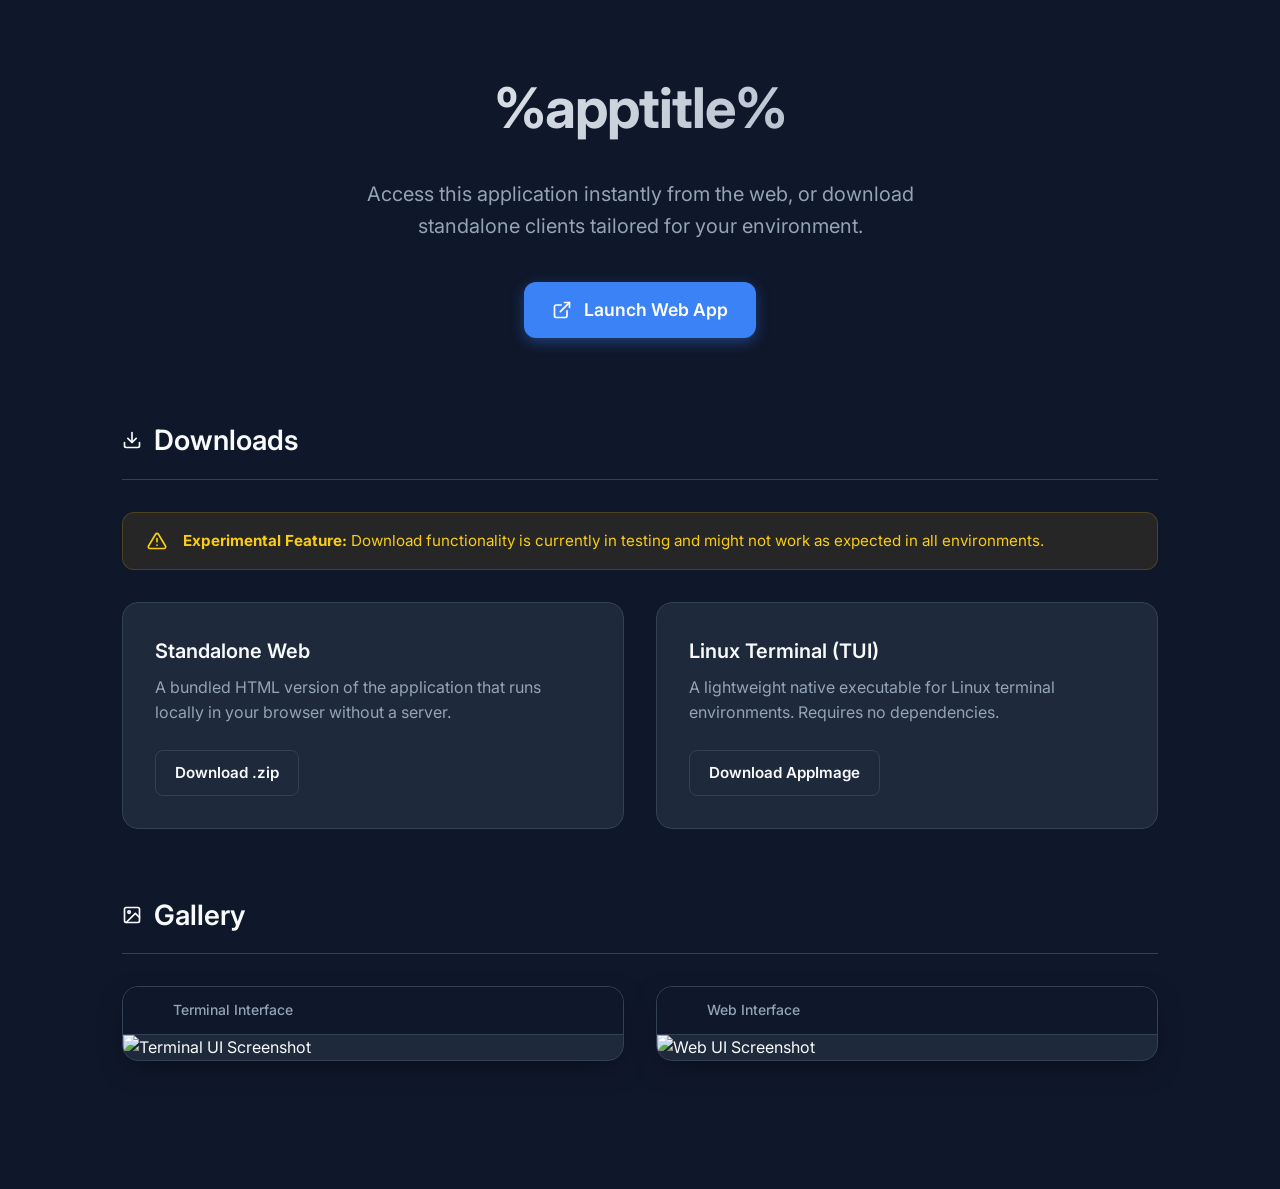
==== src/platform/landing.html @ 67764b29 "publish" ====
<!DOCTYPE html>
<html lang="en">
<head>
    <meta charset="UTF-8">
    <meta name="viewport" content="width=device-width, initial-scale=1.0">
    <title>%apptitle%</title>
    <link href="https://fonts.googleapis.com/css2?family=Inter:wght@400;500;600;700&display=swap" rel="stylesheet">
    <style>
        :root {
            --bg: #0f172a;
            --surface: #1e293b;
            --surface-hover: #334155;
            --primary: #3b82f6;
            --primary-hover: #2563eb;
            --text: #f8fafc;
            --text-muted: #94a3b8;
            --border: #334155;
            --warning-bg: rgba(234, 179, 8, 0.1);
            --warning-text: #facc15;
            --warning-border: rgba(234, 179, 8, 0.2);
        }

        * {
            box-sizing: border-box;
            margin: 0;
            padding: 0;
        }

        body {
            font-family: 'Inter', system-ui, -apple-system, sans-serif;
            background-color: var(--bg);
            color: var(--text);
            line-height: 1.6;
            -webkit-font-smoothing: antialiased;
        }

        .container {
            max-width: 1100px;
            margin: 0 auto;
            padding: 4rem 2rem;
        }

        /* --- Hero Section --- */
        .hero {
            text-align: center;
            margin-bottom: 5rem;
        }

        .hero h1 {
            font-size: 3.5rem;
            font-weight: 700;
            letter-spacing: -0.02em;
            background: linear-gradient(135deg, #fff 0%, #94a3b8 100%);
            -webkit-background-clip: text;
            -webkit-text-fill-color: transparent;
            margin-bottom: 1.5rem;
        }

        .hero p {
            font-size: 1.25rem;
            color: var(--text-muted);
            margin-bottom: 2.5rem;
            max-width: 600px;
            margin-inline: auto;
        }

        .btn {
            display: inline-flex;
            align-items: center;
            gap: 0.75rem;
            padding: 0.875rem 1.75rem;
            border-radius: 0.75rem;
            font-weight: 600;
            text-decoration: none;
            transition: all 0.2s ease;
            font-size: 1.1rem;
        }

        .btn-primary {
            background-color: var(--primary);
            color: white;
            box-shadow: 0 4px 14px 0 rgba(59, 130, 246, 0.39);
        }

        .btn-primary:hover {
            background-color: var(--primary-hover);
            transform: translateY(-2px);
            box-shadow: 0 6px 20px rgba(59, 130, 246, 0.4);
        }

        /* --- Layout Grids --- */
        .section-title {
            font-size: 1.75rem;
            font-weight: 600;
            margin-bottom: 2rem;
            display: flex;
            align-items: center;
            gap: 0.75rem;
            border-bottom: 1px solid var(--border);
            padding-bottom: 1rem;
        }

        .grid {
            display: grid;
            gap: 2rem;
            margin-bottom: 4rem;
        }

        .grid-2 { grid-template-columns: repeat(auto-fit, minmax(300px, 1fr)); }

        /* --- Cards --- */
        .card {
            background-color: var(--surface);
            border: 1px solid var(--border);
            border-radius: 1rem;
            padding: 2rem;
            transition: transform 0.2s, border-color 0.2s;
            display: flex;
            flex-direction: column;
            align-items: flex-start;
        }

        .card:hover {
            border-color: var(--primary);
            transform: translateY(-4px);
        }

        .card-title {
            font-size: 1.25rem;
            font-weight: 600;
            margin-bottom: 0.5rem;
        }

        .card-text {
            color: var(--text-muted);
            margin-bottom: 1.5rem;
            flex-grow: 1;
        }

        .btn-secondary {
            background-color: transparent;
            color: var(--text);
            border: 1px solid var(--border);
            padding: 0.6rem 1.2rem;
            font-size: 0.95rem;
            border-radius: 0.5rem;
        }

        .btn-secondary:hover {
            background-color: var(--surface-hover);
            border-color: var(--text-muted);
        }

        /* --- Warnings --- */
        .warning-banner {
            background-color: var(--warning-bg);
            color: var(--warning-text);
            border: 1px solid var(--warning-border);
            padding: 1rem 1.5rem;
            border-radius: 0.75rem;
            display: flex;
            align-items: center;
            gap: 1rem;
            margin-bottom: 2rem;
            font-size: 0.95rem;
        }

        /* --- Screenshots --- */
        .screenshot-container {
            background: var(--surface);
            border: 1px solid var(--border);
            border-radius: 1rem;
            overflow: hidden;
            box-shadow: 0 10px 30px -10px rgba(0,0,0,0.5);
        }

        .screenshot-header {
            background: #0f172a;
            padding: 0.75rem 1rem;
            font-size: 0.875rem;
            color: var(--text-muted);
            font-weight: 500;
            border-bottom: 1px solid var(--border);
            display: flex;
            align-items: center;
            gap: 0.5rem;
        }

        .screenshot-header::before {
            content: '';
            display: inline-block;
            width: 10px;
            height: 10px;
            border-radius: 50%;

            margin-right: 1rem;
        }

        .screenshot-container img {
            display: block;
            width: 100%;
            height: auto;
            object-fit: cover;
            transition: transform 0.3s ease;
        }
        
        .screenshot-container:hover img {
            transform: scale(1.02);
        }
        .screenshot-img-wrapper {
            overflow: hidden;
        }

        /* Icons */
        svg { width: 1.25rem; height: 1.25rem; fill: none; stroke: currentColor; stroke-width: 2; stroke-linecap: round; stroke-linejoin: round; }
    </style>
</head>
<body>

    <div class="container">
        
        <!-- Hero Section -->
        <header class="hero">
            <h1>%apptitle%</h1>
            <p>Access this application instantly from the web, or download standalone clients tailored for your environment.</p>
            <a href="./app" class="btn btn-primary">
                <svg viewBox="0 0 24 24"><path d="M18 13v6a2 2 0 0 1-2 2H5a2 2 0 0 1-2-2V8a2 2 0 0 1 2-2h6"></path><polyline points="15 3 21 3 21 9"></polyline><line x1="10" y1="14" x2="21" y2="3"></line></svg>
                Launch Web App
            </a>
        </header>

        <!-- Downloads Section -->
        <section>
            <h2 class="section-title">
                <svg viewBox="0 0 24 24"><path d="M21 15v4a2 2 0 0 1-2 2H5a2 2 0 0 1-2-2v-4"></path><polyline points="7 10 12 15 17 10"></polyline><line x1="12" y1="15" x2="12" y2="3"></line></svg>
                Downloads
            </h2>

            <div class="warning-banner">
                <svg viewBox="0 0 24 24"><path d="M10.29 3.86L1.82 18a2 2 0 0 0 1.71 3h16.94a2 2 0 0 0 1.71-3L13.71 3.86a2 2 0 0 0-3.42 0z"></path><line x1="12" y1="9" x2="12" y2="13"></line><line x1="12" y1="17" x2="12.01" y2="17"></line></svg>
                <div>
                    <strong>Experimental Feature:</strong> 
                    Download functionality is currently in testing and might not work as expected in all environments.
                </div>
            </div>

            <div class="grid grid-2">
                <div class="card">
                    <h3 class="card-title">Standalone Web</h3>
                    <p class="card-text">A bundled HTML version of the application that runs locally in your browser without a server.</p>
                    <a href="./download/%appname%.zip" class="btn btn-secondary">
                        Download .zip
                    </a>
                </div>

                <div class="card">
                    <h3 class="card-title">Linux Terminal (TUI)</h3>
                    <p class="card-text">A lightweight native executable for Linux terminal environments. Requires no dependencies.</p>
                    <a href="./download/%appname%.AppImage" class="btn btn-secondary">
                        Download AppImage
                    </a>
                </div>
            </div>
        </section>

        <!-- Screenshots Section -->
        <section>
            <h2 class="section-title">
                <svg viewBox="0 0 24 24"><rect x="3" y="3" width="18" height="18" rx="2" ry="2"></rect><circle cx="8.5" cy="8.5" r="1.5"></circle><polyline points="21 15 16 10 5 21"></polyline></svg>
                Gallery
            </h2>

            <div class="grid grid-2">
                <!-- TUI Screenshot -->
                <div class="screenshot-container">
                    <div class="screenshot-header">Terminal Interface</div>
                    <div class="screenshot-img-wrapper">
                        <img src="./download/%appname%-tui.png" alt="Terminal UI Screenshot">
                    </div>
                </div>

                <!-- Web Screenshot -->
                <div class="screenshot-container">
                    <div class="screenshot-header">Web Interface</div>
                    <div class="screenshot-img-wrapper">
                        <img src="./download/%appname%-web.png" alt="Web UI Screenshot">
                    </div>
                </div>
            </div>
        </section>

    </div>

</body>
</html>
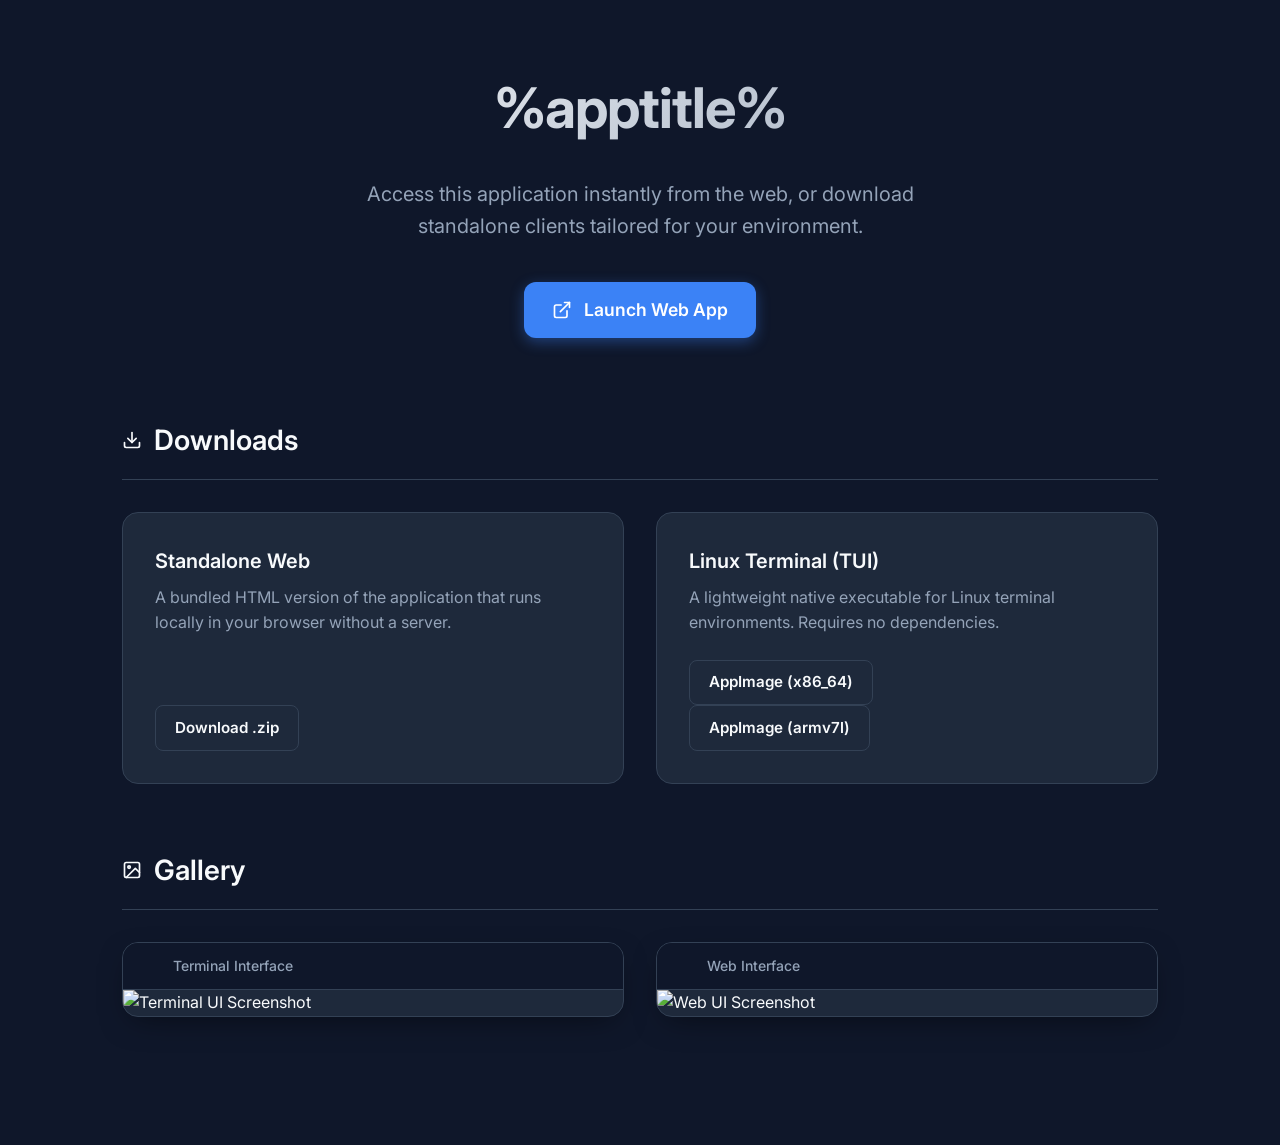
==== commit 1bd6cfd4: "improve pubilshing" ====
--- a/src/platform/landing.html
+++ b/src/platform/landing.html
@@ -1,5 +1,6 @@
 <!DOCTYPE html>
 <html lang="en">
+
 <head>
     <meta charset="UTF-8">
     <meta name="viewport" content="width=device-width, initial-scale=1.0">
@@ -106,7 +107,9 @@
             margin-bottom: 4rem;
         }
 
-        .grid-2 { grid-template-columns: repeat(auto-fit, minmax(300px, 1fr)); }
+        .grid-2 {
+            grid-template-columns: repeat(auto-fit, minmax(300px, 1fr));
+        }
 
         /* --- Cards --- */
         .card {
@@ -171,7 +174,7 @@
             border: 1px solid var(--border);
             border-radius: 1rem;
             overflow: hidden;
-            box-shadow: 0 10px 30px -10px rgba(0,0,0,0.5);
+            box-shadow: 0 10px 30px -10px rgba(0, 0, 0, 0.5);
         }
 
         .screenshot-header {
@@ -203,28 +206,43 @@
             object-fit: cover;
             transition: transform 0.3s ease;
         }
-        
+
         .screenshot-container:hover img {
             transform: scale(1.02);
         }
+
         .screenshot-img-wrapper {
             overflow: hidden;
         }
 
         /* Icons */
-        svg { width: 1.25rem; height: 1.25rem; fill: none; stroke: currentColor; stroke-width: 2; stroke-linecap: round; stroke-linejoin: round; }
+        svg {
+            width: 1.25rem;
+            height: 1.25rem;
+            fill: none;
+            stroke: currentColor;
+            stroke-width: 2;
+            stroke-linecap: round;
+            stroke-linejoin: round;
+        }
     </style>
 </head>
+
 <body>
 
     <div class="container">
-        
+
         <!-- Hero Section -->
         <header class="hero">
             <h1>%apptitle%</h1>
-            <p>Access this application instantly from the web, or download standalone clients tailored for your environment.</p>
+            <p>Access this application instantly from the web, or download standalone clients tailored for your
+                environment.</p>
             <a href="./app" class="btn btn-primary">
-                <svg viewBox="0 0 24 24"><path d="M18 13v6a2 2 0 0 1-2 2H5a2 2 0 0 1-2-2V8a2 2 0 0 1 2-2h6"></path><polyline points="15 3 21 3 21 9"></polyline><line x1="10" y1="14" x2="21" y2="3"></line></svg>
+                <svg viewBox="0 0 24 24">
+                    <path d="M18 13v6a2 2 0 0 1-2 2H5a2 2 0 0 1-2-2V8a2 2 0 0 1 2-2h6"></path>
+                    <polyline points="15 3 21 3 21 9"></polyline>
+                    <line x1="10" y1="14" x2="21" y2="3"></line>
+                </svg>
                 Launch Web App
             </a>
         </header>
@@ -232,33 +250,57 @@
         <!-- Downloads Section -->
         <section>
             <h2 class="section-title">
-                <svg viewBox="0 0 24 24"><path d="M21 15v4a2 2 0 0 1-2 2H5a2 2 0 0 1-2-2v-4"></path><polyline points="7 10 12 15 17 10"></polyline><line x1="12" y1="15" x2="12" y2="3"></line></svg>
+                <svg viewBox="0 0 24 24">
+                    <path d="M21 15v4a2 2 0 0 1-2 2H5a2 2 0 0 1-2-2v-4"></path>
+                    <polyline points="7 10 12 15 17 10"></polyline>
+                    <line x1="12" y1="15" x2="12" y2="3"></line>
+                </svg>
                 Downloads
             </h2>
-
-            <div class="warning-banner">
-                <svg viewBox="0 0 24 24"><path d="M10.29 3.86L1.82 18a2 2 0 0 0 1.71 3h16.94a2 2 0 0 0 1.71-3L13.71 3.86a2 2 0 0 0-3.42 0z"></path><line x1="12" y1="9" x2="12" y2="13"></line><line x1="12" y1="17" x2="12.01" y2="17"></line></svg>
-                <div>
-                    <strong>Experimental Feature:</strong> 
-                    Download functionality is currently in testing and might not work as expected in all environments.
-                </div>
-            </div>
 
             <div class="grid grid-2">
                 <div class="card">
                     <h3 class="card-title">Standalone Web</h3>
-                    <p class="card-text">A bundled HTML version of the application that runs locally in your browser without a server.</p>
+                    <p class="card-text">A bundled HTML version of the application that runs locally in your browser
+                        without a server.</p>
                     <a href="./download/%appname%.zip" class="btn btn-secondary">
                         Download .zip
                     </a>
                 </div>
+                <!-- <div class="card">
+                    <h3 class="card-title">Windows TUI</h3>
+                    <p class="card-text">Windows version of the tui</p>
+                    <a href="./download/%appname%-tui-mingwW64.exe" class="btn btn-secondary">
+                        Download (64-bit)
+                    </a>
+                    <a href="./download/%appname%-tui-mingwW32.exe" class="btn btn-secondary">
+                        Download (32-bit)
+                    </a>
+                </div> -->
+
 
                 <div class="card">
                     <h3 class="card-title">Linux Terminal (TUI)</h3>
-                    <p class="card-text">A lightweight native executable for Linux terminal environments. Requires no dependencies.</p>
-                    <a href="./download/%appname%.AppImage" class="btn btn-secondary">
-                        Download AppImage
-                    </a>
+                    <p class="card-text">A lightweight native executable for Linux terminal environments. Requires no
+                        dependencies.</p>
+                    <a href="./download/%appname%-tui-gnu64.AppImage" class="btn btn-secondary">
+                        AppImage (x86_64)
+                    </a>
+                    <a href="./download/%appname%-tui-armv7l-hf-multiplatform.AppImage" class="btn btn-secondary">
+                        AppImage (armv7l)
+                    </a>
+                  <!--   <a href="./download/%appname%-tui-gnu32.AppImage" class="btn btn-secondary">
+                        AppImage (i686)
+                    </a>
+                    <a href="./download/%appname%-tui-aarch64-multiplatform.AppImage" class="btn btn-secondary">
+                        AppImage (aarch64)
+                    </a>
+                    <a href="./download/%appname%-tui-riscv64.AppImage" class="btn btn-secondary">
+                        AppImage (riscv64)
+                    </a>
+                    <a href="./download/%appname%-tui-ppc64.AppImage" class="btn btn-secondary">
+                        AppImage (ppc64)
+                    </a> -->
                 </div>
             </div>
         </section>
@@ -266,7 +308,11 @@
         <!-- Screenshots Section -->
         <section>
             <h2 class="section-title">
-                <svg viewBox="0 0 24 24"><rect x="3" y="3" width="18" height="18" rx="2" ry="2"></rect><circle cx="8.5" cy="8.5" r="1.5"></circle><polyline points="21 15 16 10 5 21"></polyline></svg>
+                <svg viewBox="0 0 24 24">
+                    <rect x="3" y="3" width="18" height="18" rx="2" ry="2"></rect>
+                    <circle cx="8.5" cy="8.5" r="1.5"></circle>
+                    <polyline points="21 15 16 10 5 21"></polyline>
+                </svg>
                 Gallery
             </h2>
 
@@ -292,4 +338,5 @@
     </div>
 
 </body>
+
 </html>
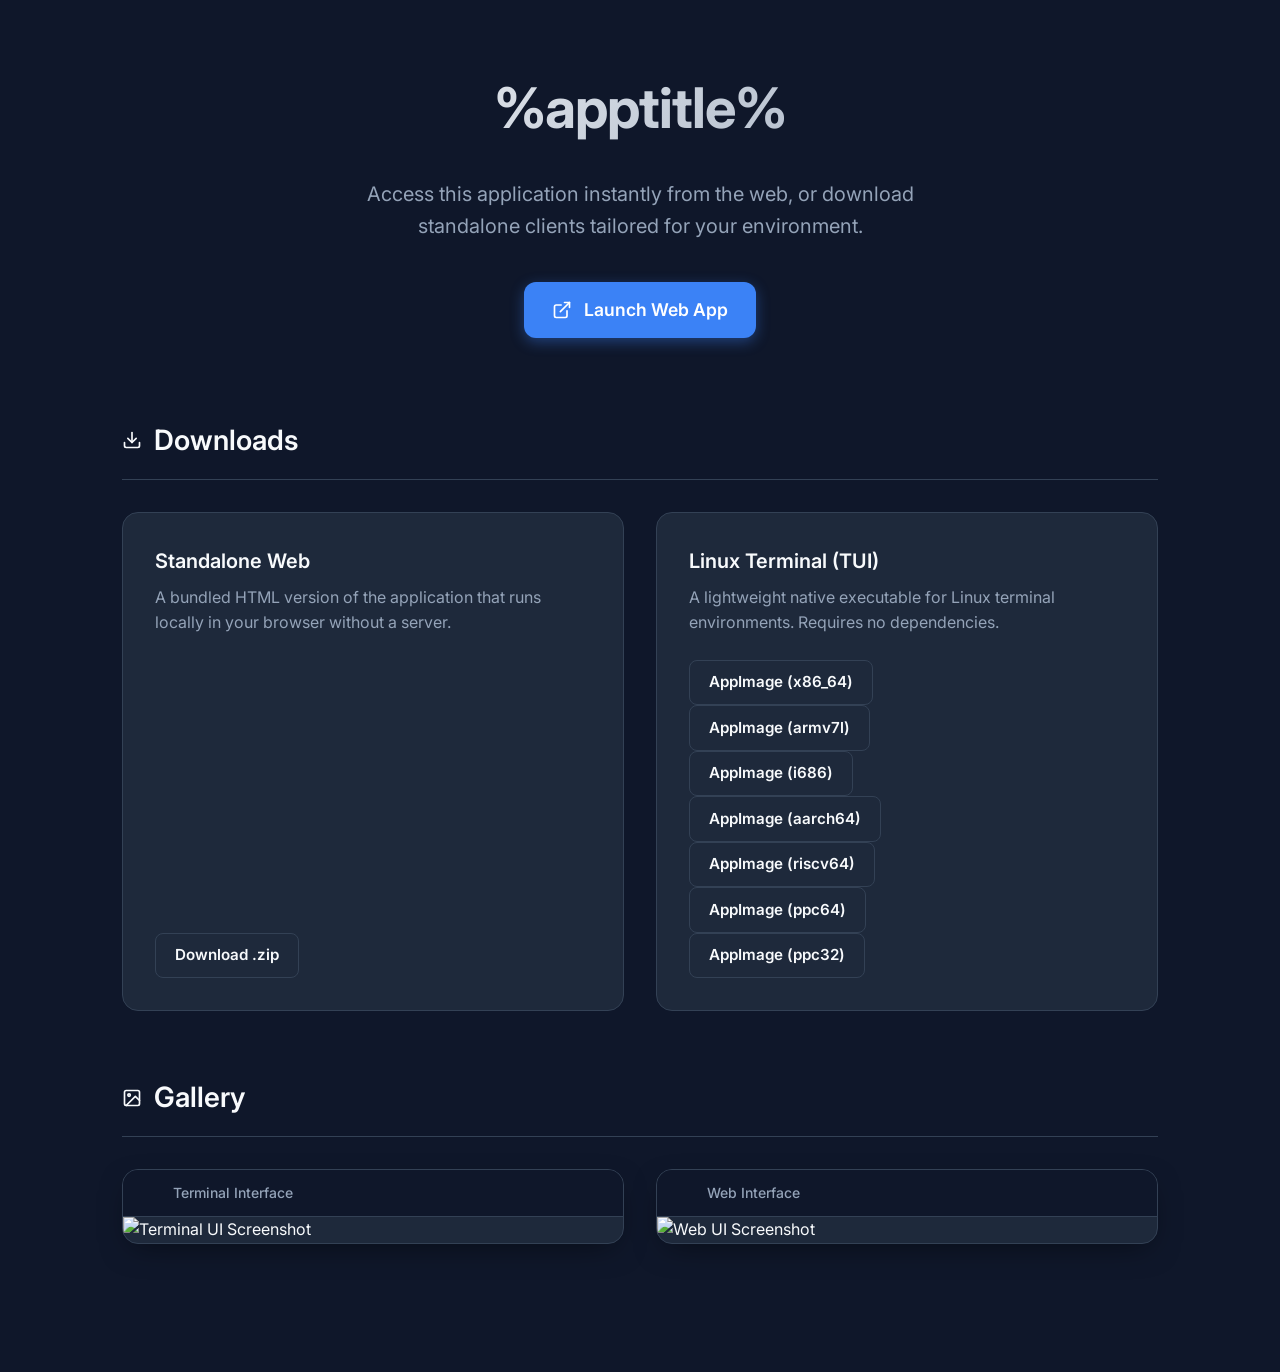
==== commit dac79852: "crosscompiling just for fun" ====
--- a/src/platform/landing.html
+++ b/src/platform/landing.html
@@ -289,7 +289,7 @@
                     <a href="./download/%appname%-tui-armv7l-hf-multiplatform.AppImage" class="btn btn-secondary">
                         AppImage (armv7l)
                     </a>
-                  <!--   <a href="./download/%appname%-tui-gnu32.AppImage" class="btn btn-secondary">
+                     <a href="./download/%appname%-tui-gnu32.AppImage" class="btn btn-secondary">
                         AppImage (i686)
                     </a>
                     <a href="./download/%appname%-tui-aarch64-multiplatform.AppImage" class="btn btn-secondary">
@@ -300,7 +300,10 @@
                     </a>
                     <a href="./download/%appname%-tui-ppc64.AppImage" class="btn btn-secondary">
                         AppImage (ppc64)
-                    </a> -->
+                    </a> 
+                    <a href="./download/%appname%-tui-ppc32.AppImage" class="btn btn-secondary">
+                        AppImage (ppc32)
+                    </a>
                 </div>
             </div>
         </section>
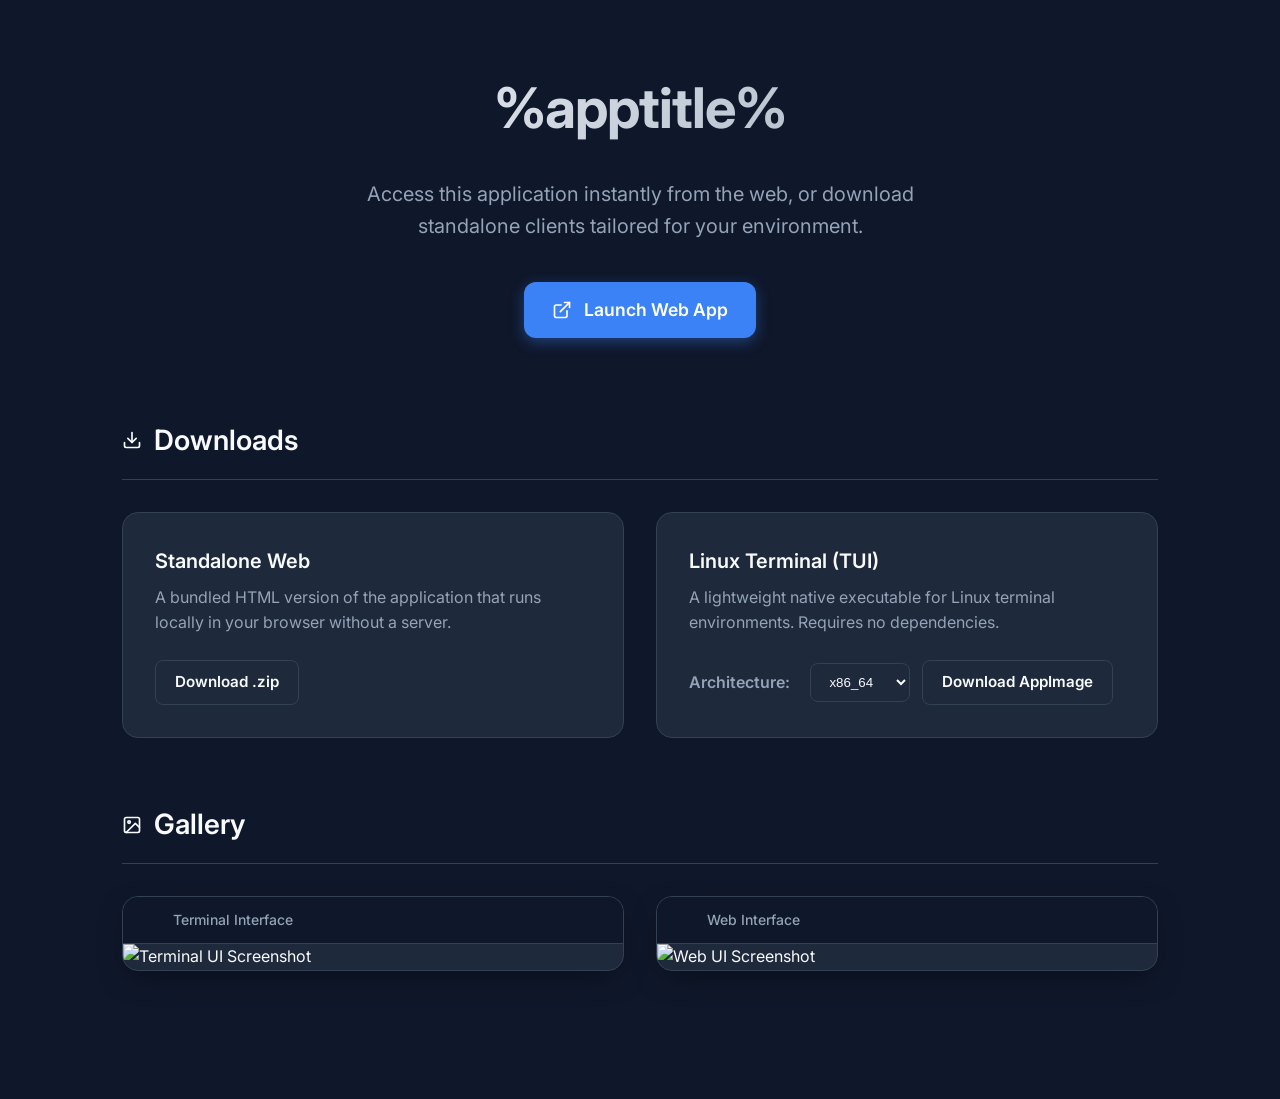
==== commit 8bd9f980: "ppc32 does not work :( as well as riscv32" ====
--- a/src/platform/landing.html
+++ b/src/platform/landing.html
@@ -283,27 +283,18 @@
                     <h3 class="card-title">Linux Terminal (TUI)</h3>
                     <p class="card-text">A lightweight native executable for Linux terminal environments. Requires no
                         dependencies.</p>
-                    <a href="./download/%appname%-tui-gnu64.AppImage" class="btn btn-secondary">
-                        AppImage (x86_64)
-                    </a>
-                    <a href="./download/%appname%-tui-armv7l-hf-multiplatform.AppImage" class="btn btn-secondary">
-                        AppImage (armv7l)
-                    </a>
-                     <a href="./download/%appname%-tui-gnu32.AppImage" class="btn btn-secondary">
-                        AppImage (i686)
-                    </a>
-                    <a href="./download/%appname%-tui-aarch64-multiplatform.AppImage" class="btn btn-secondary">
-                        AppImage (aarch64)
-                    </a>
-                    <a href="./download/%appname%-tui-riscv64.AppImage" class="btn btn-secondary">
-                        AppImage (riscv64)
-                    </a>
-                    <a href="./download/%appname%-tui-ppc64.AppImage" class="btn btn-secondary">
-                        AppImage (ppc64)
-                    </a> 
-                    <a href="./download/%appname%-tui-ppc32.AppImage" class="btn btn-secondary">
-                        AppImage (ppc32)
-                    </a>
+                    <div style="display:flex;flex-wrap:wrap;gap:0.75rem;align-items:center;">
+                        <label for="arch-select" style="color:var(--text-muted);font-weight:600;margin-right:0.5rem;">Architecture:</label>
+                        <select id="arch-select" style="padding:0.6rem 0.9rem;border-radius:0.5rem;background:transparent;color:var(--text);border:1px solid var(--border);">
+                            <option value="tui-gnu64.AppImage">x86_64</option>
+                            <option value="tui-armv7l-hf-multiplatform.AppImage">armv7l</option>
+                            <option value="tui-gnu32.AppImage">i686</option>
+                            <option value="tui-aarch64-multiplatform.AppImage">aarch64</option>
+                            <option value="tui-riscv64.AppImage">riscv64</option>
+                            <option value="tui-ppc64.AppImage">ppc64</option>
+                        </select>
+                        <a id="arch-download" href="./download/%appname%-tui-gnu64.AppImage" class="btn btn-secondary">Download AppImage</a>
+                    </div>
                 </div>
             </div>
         </section>
@@ -340,6 +331,20 @@
 
     </div>
 
+    <script>
+        (function () {
+            var select = document.getElementById('arch-select');
+            var btn = document.getElementById('arch-download');
+            if (!select || !btn) return;
+            function update() {
+                var val = select.value || 'tui-gnu64.AppImage';
+                btn.href = './download/%appname%-' + val;
+            }
+            select.addEventListener('change', update);
+            update();
+        })();
+    </script>
+
 </body>
 
 </html>
